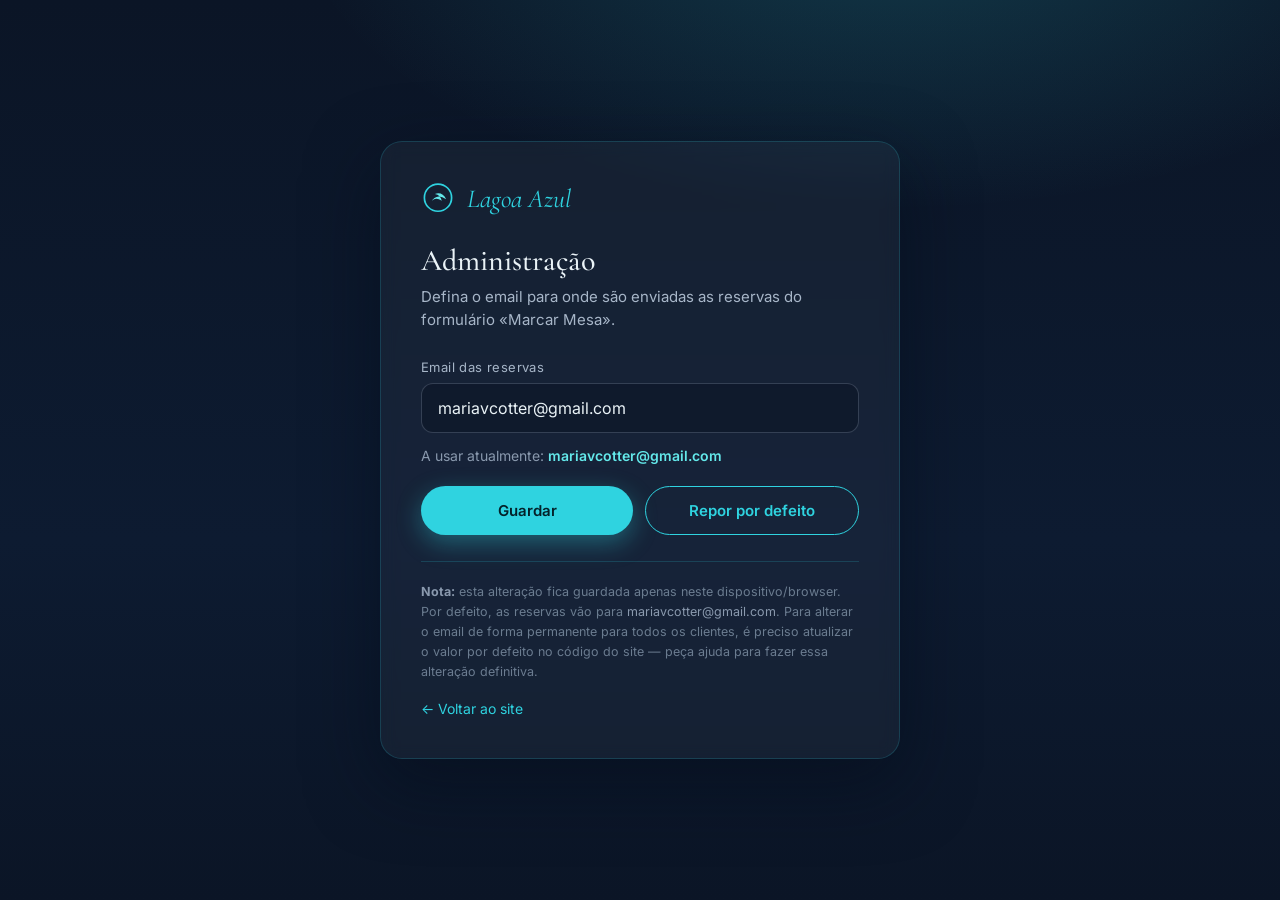
==== admin/index.html @ 0f5399e6 "Build Lagoa Azul restaurant site with reservations and admin page - Replace bundled index.html with " ====
<!DOCTYPE html>
<html lang="pt">
<head>
  <meta charset="utf-8">
  <meta name="viewport" content="width=device-width, initial-scale=1">
  <meta name="robots" content="noindex, nofollow">
  <title>Administração · Lagoa Azul</title>
  <link rel="preconnect" href="https://fonts.googleapis.com">
  <link rel="preconnect" href="https://fonts.gstatic.com" crossorigin>
  <link href="https://fonts.googleapis.com/css2?family=Cormorant+Garamond:ital,wght@0,500;1,500&family=Inter:wght@300;400;500;600&display=swap" rel="stylesheet">
  <style>
    :root { --navy: #0b1526; --cyan: #2fd3e0; --cyan-soft: #64e9eb; --line: rgba(47,211,224,.18); }
    * { margin: 0; padding: 0; box-sizing: border-box; }
    body {
      font-family: 'Inter', -apple-system, sans-serif; min-height: 100vh;
      display: flex; align-items: center; justify-content: center; padding: 24px;
      color: #eaf3f7;
      background:
        radial-gradient(1000px 500px at 70% -10%, rgba(47,211,224,.2), transparent 60%),
        linear-gradient(180deg, #0b1526 0%, #0d1b31 60%, #0b1526 100%);
    }
    .panel {
      width: 100%; max-width: 520px; background: rgba(255,255,255,.04);
      border: 1px solid var(--line); border-radius: 22px; padding: 40px;
      box-shadow: 0 24px 70px rgba(3,12,26,.5); backdrop-filter: blur(8px);
    }
    .brand { display: flex; align-items: center; gap: 12px; margin-bottom: 26px; }
    .brand .name { font-family: 'Cormorant Garamond', serif; font-style: italic; font-size: 26px; color: var(--cyan); }
    h1 { font-family: 'Cormorant Garamond', serif; font-weight: 500; font-size: 30px; margin-bottom: 6px; }
    .sub { color: #a7b6c8; font-size: 15px; margin-bottom: 28px; line-height: 1.55; }
    label { display: block; font-size: 13px; letter-spacing: .4px; color: #a7b6c8; margin-bottom: 8px; }
    input[type=email] {
      width: 100%; padding: 14px 16px; border-radius: 12px; font-size: 16px; font-family: inherit;
      border: 1px solid rgba(138,153,174,.3); background: rgba(11,21,38,.55); color: #eaf3f7;
      transition: border-color .2s, box-shadow .2s;
    }
    input[type=email]:focus { outline: none; border-color: var(--cyan); box-shadow: 0 0 0 3px rgba(47,211,224,.15); }
    .current { margin: 14px 0 22px; font-size: 14px; color: #8a99ae; }
    .current b { color: var(--cyan-soft); font-weight: 600; }
    .row { display: flex; gap: 12px; flex-wrap: wrap; }
    button {
      flex: 1; min-width: 140px; padding: 14px 22px; border-radius: 999px; border: none; cursor: pointer;
      font-weight: 600; font-size: 15px; font-family: inherit; transition: transform .15s, box-shadow .2s, opacity .2s;
    }
    .save { background: var(--cyan); color: #04222a; box-shadow: 0 8px 24px rgba(47,211,224,.35); }
    .save:hover { transform: translateY(-1px); }
    .reset { background: transparent; color: var(--cyan); border: 1px solid var(--cyan); }
    .msg { margin-top: 20px; padding: 13px 16px; border-radius: 12px; font-size: 14px; display: none; }
    .msg.ok { display: block; background: rgba(47,211,224,.12); border: 1px solid rgba(47,211,224,.4); color: #b8f4f8; }
    .msg.err { display: block; background: rgba(255,138,128,.1); border: 1px solid rgba(255,138,128,.4); color: #ffb4ab; }
    .note { margin-top: 26px; font-size: 12.5px; color: #6b7c90; line-height: 1.6; border-top: 1px solid var(--line); padding-top: 20px; }
    .back { display: inline-block; margin-top: 18px; color: var(--cyan); text-decoration: none; font-size: 14px; }
    .back:hover { text-decoration: underline; }
  </style>
</head>
<body>
  <div class="panel">
    <div class="brand">
      <svg width="34" height="34" viewBox="0 0 100 100" xmlns="http://www.w3.org/2000/svg" aria-hidden="true">
        <circle cx="50" cy="46" r="40" fill="none" stroke="#2fd3e0" stroke-width="5"></circle>
        <path d="M28 60 q18 -30 46 -9 q-11 -23 -33 -16 q17 3 20 20 q-20 -13 -33 5z" fill="#64e9eb"></path>
      </svg>
      <span class="name">Lagoa Azul</span>
    </div>

    <h1>Administração</h1>
    <p class="sub">Defina o email para onde são enviadas as reservas do formulário «Marcar Mesa».</p>

    <label for="emailInput">Email das reservas</label>
    <input type="email" id="emailInput" placeholder="nome@exemplo.com" autocomplete="email">
    <p class="current">A usar atualmente: <b id="currentEmail">—</b></p>

    <div class="row">
      <button class="save" id="saveBtn">Guardar</button>
      <button class="reset" id="resetBtn">Repor por defeito</button>
    </div>

    <div class="msg" id="msg" role="status" aria-live="polite"></div>

    <p class="note">
      <b style="color:#8a99ae;">Nota:</b> esta alteração fica guardada apenas neste dispositivo/browser.
      Por defeito, as reservas vão para <span id="defaultEmail" style="color:#8a99ae;"></span>.
      Para alterar o email de forma permanente para todos os clientes, é preciso atualizar o valor por
      defeito no código do site — peça ajuda para fazer essa alteração definitiva.
    </p>

    <a class="back" href="../">← Voltar ao site</a>
  </div>

  <script>
    var DEFAULT_RESERVATION_EMAIL = 'mariavcotter@gmail.com';
    var KEY = 'lagoaazul_reservation_email';

    var emailInput = document.getElementById('emailInput');
    var currentEmail = document.getElementById('currentEmail');
    var msg = document.getElementById('msg');
    document.getElementById('defaultEmail').textContent = DEFAULT_RESERVATION_EMAIL;

    function isValid(v) { return /^\S+@\S+\.\S+$/.test(v); }

    function currentValue() {
      try {
        var saved = localStorage.getItem(KEY);
        if (saved && isValid(saved)) return saved;
      } catch (e) {}
      return DEFAULT_RESERVATION_EMAIL;
    }

    function refresh() {
      var cur = currentValue();
      currentEmail.textContent = cur;
      emailInput.value = cur;
    }

    function showMsg(text, type) { msg.textContent = text; msg.className = 'msg ' + type; }

    document.getElementById('saveBtn').addEventListener('click', function () {
      var v = emailInput.value.trim();
      if (!isValid(v)) { showMsg('Por favor introduza um email válido.', 'err'); return; }
      try {
        localStorage.setItem(KEY, v);
        refresh();
        showMsg('✓ Email guardado. As reservas neste dispositivo passam a ir para ' + v + '.', 'ok');
      } catch (e) {
        showMsg('Não foi possível guardar neste browser.', 'err');
      }
    });

    document.getElementById('resetBtn').addEventListener('click', function () {
      try { localStorage.removeItem(KEY); } catch (e) {}
      refresh();
      showMsg('Reposto para o email por defeito (' + DEFAULT_RESERVATION_EMAIL + ').', 'ok');
    });

    refresh();
  </script>
</body>
</html>
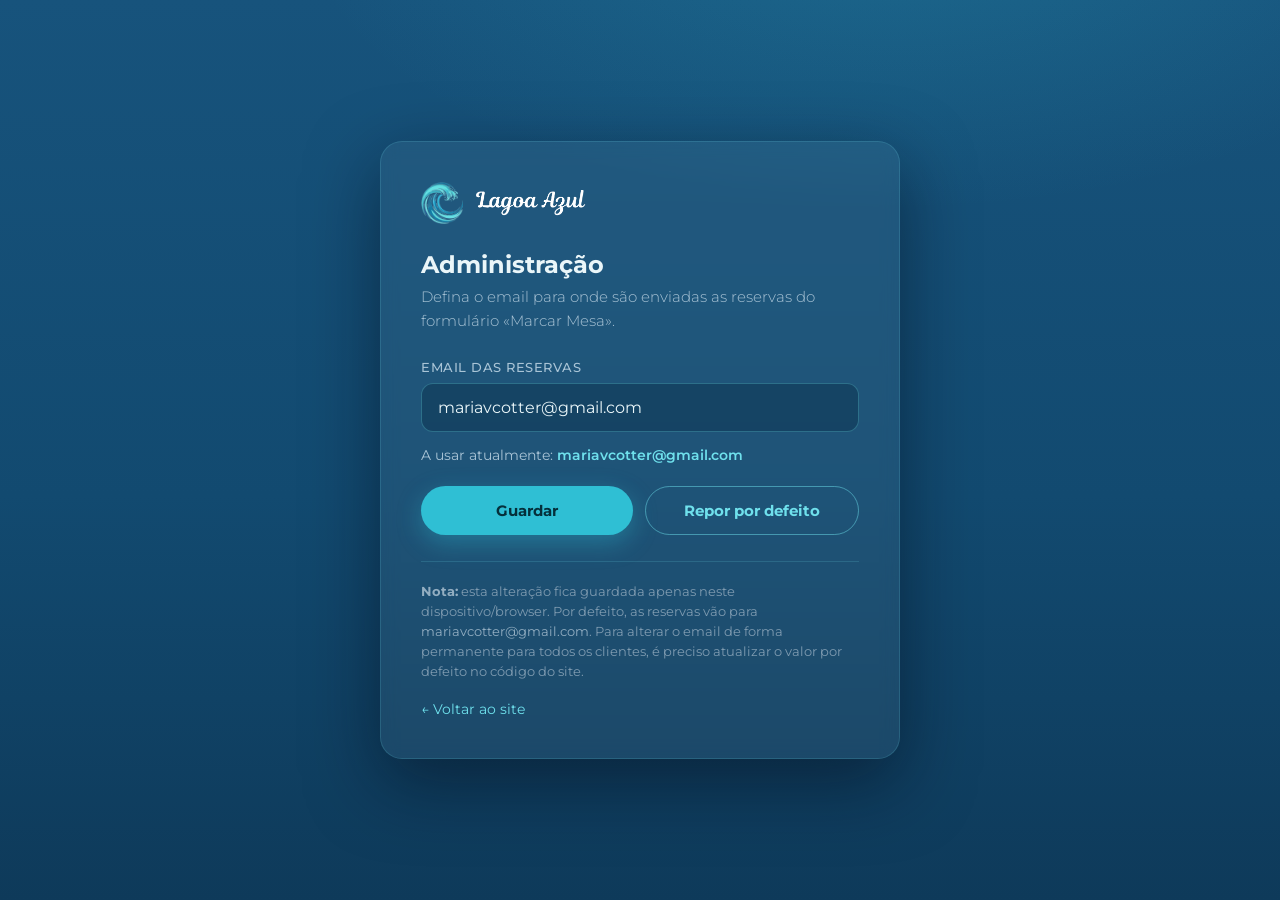
==== commit 8a846f3f: "Redesign site to match Lagoa Azul brand identity - Ocean-blue palette, fish-scale texture and turquo" ====
--- a/admin/index.html
+++ b/admin/index.html
@@ -5,62 +5,63 @@
   <meta name="viewport" content="width=device-width, initial-scale=1">
   <meta name="robots" content="noindex, nofollow">
   <title>Administração · Lagoa Azul</title>
+  <link rel="icon" type="image/png" href="../assets/logo.png">
   <link rel="preconnect" href="https://fonts.googleapis.com">
   <link rel="preconnect" href="https://fonts.gstatic.com" crossorigin>
-  <link href="https://fonts.googleapis.com/css2?family=Cormorant+Garamond:ital,wght@0,500;1,500&family=Inter:wght@300;400;500;600&display=swap" rel="stylesheet">
+  <link href="https://fonts.googleapis.com/css2?family=Montserrat:wght@300;400;500;600;700;800&display=swap" rel="stylesheet">
   <style>
-    :root { --navy: #0b1526; --cyan: #2fd3e0; --cyan-soft: #64e9eb; --line: rgba(47,211,224,.18); }
+    :root {
+      --blue-900:#0c3450; --blue-800:#0e3a5a; --blue-700:#124a70; --blue-600:#17537c;
+      --teal:#2fbfd4; --teal-soft:#6fe0ec; --text:#eaf6f9; --muted:#a9c4d6; --line:rgba(111,224,236,.16);
+    }
     * { margin: 0; padding: 0; box-sizing: border-box; }
     body {
-      font-family: 'Inter', -apple-system, sans-serif; min-height: 100vh;
-      display: flex; align-items: center; justify-content: center; padding: 24px;
-      color: #eaf3f7;
+      font-family: 'Montserrat', -apple-system, sans-serif; min-height: 100vh;
+      display: flex; align-items: center; justify-content: center; padding: 24px; color: var(--text);
       background:
-        radial-gradient(1000px 500px at 70% -10%, rgba(47,211,224,.2), transparent 60%),
-        linear-gradient(180deg, #0b1526 0%, #0d1b31 60%, #0b1526 100%);
+        radial-gradient(1000px 500px at 70% -10%, rgba(47,191,212,.2), transparent 60%),
+        linear-gradient(180deg, var(--blue-600) 0%, var(--blue-700) 55%, var(--blue-800) 100%);
     }
     .panel {
-      width: 100%; max-width: 520px; background: rgba(255,255,255,.04);
+      width: 100%; max-width: 520px; background: rgba(255,255,255,.05);
       border: 1px solid var(--line); border-radius: 22px; padding: 40px;
       box-shadow: 0 24px 70px rgba(3,12,26,.5); backdrop-filter: blur(8px);
     }
     .brand { display: flex; align-items: center; gap: 12px; margin-bottom: 26px; }
-    .brand .name { font-family: 'Cormorant Garamond', serif; font-style: italic; font-size: 26px; color: var(--cyan); }
-    h1 { font-family: 'Cormorant Garamond', serif; font-weight: 500; font-size: 30px; margin-bottom: 6px; }
-    .sub { color: #a7b6c8; font-size: 15px; margin-bottom: 28px; line-height: 1.55; }
-    label { display: block; font-size: 13px; letter-spacing: .4px; color: #a7b6c8; margin-bottom: 8px; }
+    .brand img.mark { height: 42px; }
+    .brand img.word { height: 26px; }
+    h1 { font-weight: 700; font-size: 24px; margin-bottom: 6px; }
+    .sub { color: var(--muted); font-size: 15px; margin-bottom: 28px; line-height: 1.55; font-weight: 300; }
+    label { display: block; font-size: 12.5px; letter-spacing: .5px; text-transform: uppercase; color: var(--muted); margin-bottom: 8px; font-weight: 500; }
     input[type=email] {
       width: 100%; padding: 14px 16px; border-radius: 12px; font-size: 16px; font-family: inherit;
-      border: 1px solid rgba(138,153,174,.3); background: rgba(11,21,38,.55); color: #eaf3f7;
+      border: 1px solid rgba(111,224,236,.28); background: rgba(12,52,80,.5); color: var(--text);
       transition: border-color .2s, box-shadow .2s;
     }
-    input[type=email]:focus { outline: none; border-color: var(--cyan); box-shadow: 0 0 0 3px rgba(47,211,224,.15); }
-    .current { margin: 14px 0 22px; font-size: 14px; color: #8a99ae; }
-    .current b { color: var(--cyan-soft); font-weight: 600; }
+    input[type=email]:focus { outline: none; border-color: var(--teal); box-shadow: 0 0 0 3px rgba(47,191,212,.18); }
+    .current { margin: 14px 0 22px; font-size: 14px; color: var(--muted); }
+    .current b { color: var(--teal-soft); font-weight: 600; }
     .row { display: flex; gap: 12px; flex-wrap: wrap; }
     button {
       flex: 1; min-width: 140px; padding: 14px 22px; border-radius: 999px; border: none; cursor: pointer;
-      font-weight: 600; font-size: 15px; font-family: inherit; transition: transform .15s, box-shadow .2s, opacity .2s;
+      font-weight: 700; font-size: 15px; font-family: inherit; transition: transform .15s, box-shadow .2s, background .2s;
     }
-    .save { background: var(--cyan); color: #04222a; box-shadow: 0 8px 24px rgba(47,211,224,.35); }
-    .save:hover { transform: translateY(-1px); }
-    .reset { background: transparent; color: var(--cyan); border: 1px solid var(--cyan); }
+    .save { background: var(--teal); color: #05303b; box-shadow: 0 8px 24px rgba(47,191,212,.35); }
+    .save:hover { transform: translateY(-1px); background: var(--teal-soft); }
+    .reset { background: transparent; color: var(--teal-soft); border: 1px solid rgba(111,224,236,.5); }
     .msg { margin-top: 20px; padding: 13px 16px; border-radius: 12px; font-size: 14px; display: none; }
-    .msg.ok { display: block; background: rgba(47,211,224,.12); border: 1px solid rgba(47,211,224,.4); color: #b8f4f8; }
-    .msg.err { display: block; background: rgba(255,138,128,.1); border: 1px solid rgba(255,138,128,.4); color: #ffb4ab; }
-    .note { margin-top: 26px; font-size: 12.5px; color: #6b7c90; line-height: 1.6; border-top: 1px solid var(--line); padding-top: 20px; }
-    .back { display: inline-block; margin-top: 18px; color: var(--cyan); text-decoration: none; font-size: 14px; }
+    .msg.ok { display: block; background: rgba(47,191,212,.14); border: 1px solid rgba(47,191,212,.45); color: #c7f4fa; }
+    .msg.err { display: block; background: rgba(255,138,128,.12); border: 1px solid rgba(255,138,128,.45); color: #ffb4ab; }
+    .note { margin-top: 26px; font-size: 12.5px; color: #7f9bb0; line-height: 1.6; border-top: 1px solid var(--line); padding-top: 20px; }
+    .back { display: inline-block; margin-top: 18px; color: var(--teal-soft); text-decoration: none; font-size: 14px; }
     .back:hover { text-decoration: underline; }
   </style>
 </head>
 <body>
   <div class="panel">
     <div class="brand">
-      <svg width="34" height="34" viewBox="0 0 100 100" xmlns="http://www.w3.org/2000/svg" aria-hidden="true">
-        <circle cx="50" cy="46" r="40" fill="none" stroke="#2fd3e0" stroke-width="5"></circle>
-        <path d="M28 60 q18 -30 46 -9 q-11 -23 -33 -16 q17 3 20 20 q-20 -13 -33 5z" fill="#64e9eb"></path>
-      </svg>
-      <span class="name">Lagoa Azul</span>
+      <img class="mark" src="../assets/logo.png" alt="Lagoa Azul">
+      <img class="word" src="../assets/wordmark.png" alt="Lagoa Azul">
     </div>
 
     <h1>Administração</h1>
@@ -78,10 +79,10 @@
     <div class="msg" id="msg" role="status" aria-live="polite"></div>
 
     <p class="note">
-      <b style="color:#8a99ae;">Nota:</b> esta alteração fica guardada apenas neste dispositivo/browser.
-      Por defeito, as reservas vão para <span id="defaultEmail" style="color:#8a99ae;"></span>.
+      <b style="color:#93aec1;">Nota:</b> esta alteração fica guardada apenas neste dispositivo/browser.
+      Por defeito, as reservas vão para <span id="defaultEmail" style="color:#93aec1;"></span>.
       Para alterar o email de forma permanente para todos os clientes, é preciso atualizar o valor por
-      defeito no código do site — peça ajuda para fazer essa alteração definitiva.
+      defeito no código do site.
     </p>
 
     <a class="back" href="../">← Voltar ao site</a>
@@ -97,33 +98,20 @@
     document.getElementById('defaultEmail').textContent = DEFAULT_RESERVATION_EMAIL;
 
     function isValid(v) { return /^\S+@\S+\.\S+$/.test(v); }
-
     function currentValue() {
-      try {
-        var saved = localStorage.getItem(KEY);
-        if (saved && isValid(saved)) return saved;
-      } catch (e) {}
+      try { var s = localStorage.getItem(KEY); if (s && isValid(s)) return s; } catch (e) {}
       return DEFAULT_RESERVATION_EMAIL;
     }
-
-    function refresh() {
-      var cur = currentValue();
-      currentEmail.textContent = cur;
-      emailInput.value = cur;
-    }
-
+    function refresh() { var cur = currentValue(); currentEmail.textContent = cur; emailInput.value = cur; }
     function showMsg(text, type) { msg.textContent = text; msg.className = 'msg ' + type; }
 
     document.getElementById('saveBtn').addEventListener('click', function () {
       var v = emailInput.value.trim();
       if (!isValid(v)) { showMsg('Por favor introduza um email válido.', 'err'); return; }
       try {
-        localStorage.setItem(KEY, v);
-        refresh();
+        localStorage.setItem(KEY, v); refresh();
         showMsg('✓ Email guardado. As reservas neste dispositivo passam a ir para ' + v + '.', 'ok');
-      } catch (e) {
-        showMsg('Não foi possível guardar neste browser.', 'err');
-      }
+      } catch (e) { showMsg('Não foi possível guardar neste browser.', 'err'); }
     });
 
     document.getElementById('resetBtn').addEventListener('click', function () {
